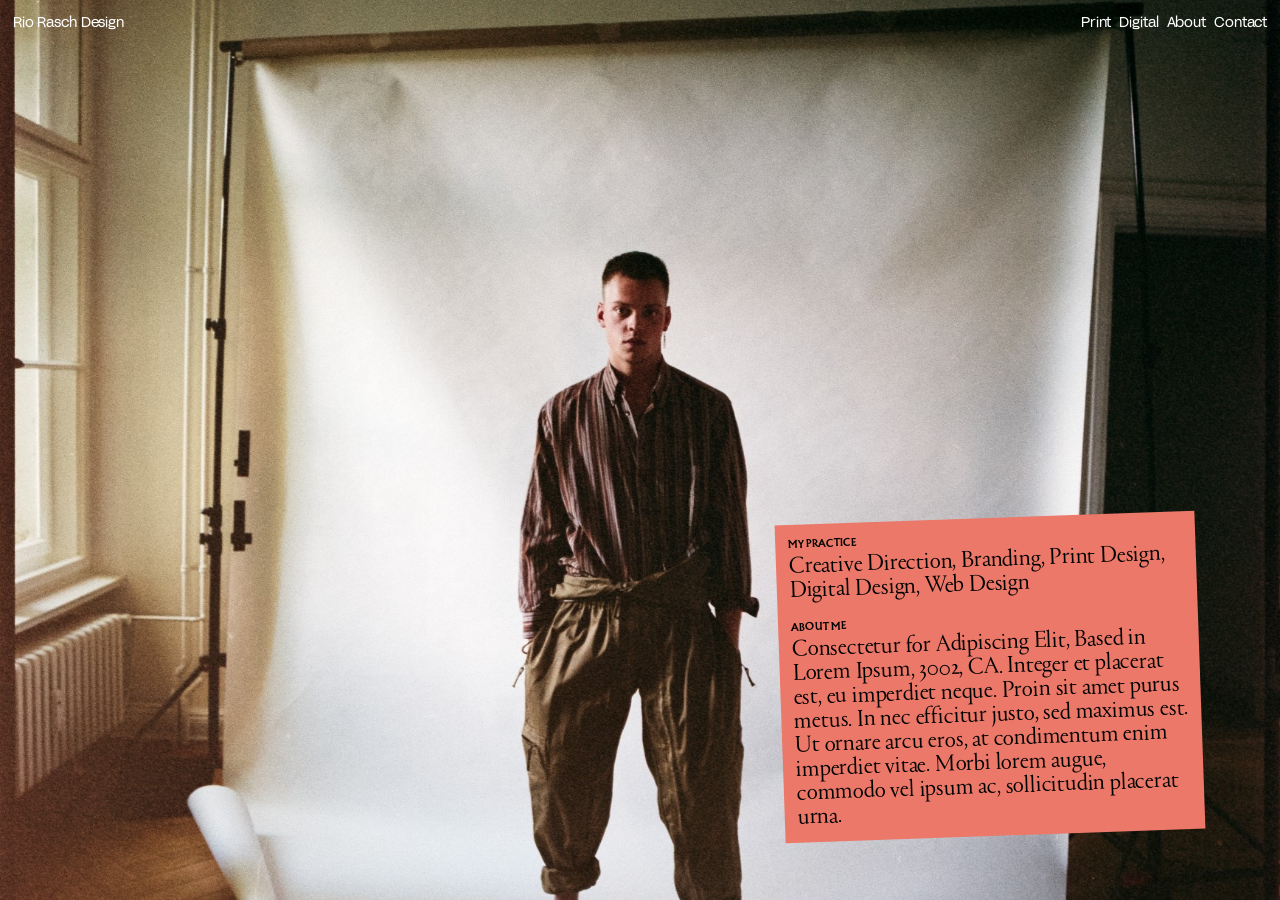
==== about/index.html @ 72154a39 "linking big fixes" ====
<!DOCTYPE html>
<html>
  <head>
    <meta charset="utf-8">
    <meta http-equiv="X-UA-Compatible" content="IE=edge">
    <title>About — Rio Rasch Design</title>
    <meta name="description" content="">
    <meta name="viewport" content="width=device-width, initial-scale=1">
    <link rel="stylesheet" href="/style.css">
    <!-- Google tag (gtag.js) -->
<script async src="https://www.googletagmanager.com/gtag/js?id=G-D0XE0V61XR"></script>
<script>
  window.dataLayer = window.dataLayer || [];
  function gtag(){dataLayer.push(arguments);}
  gtag('js', new Date());

  gtag('config', 'G-D0XE0V61XR');
</script>
  </head>
  <body>

    <!-- NAV BAR -->
    <nav class="mainMenu">
      <div class="logo">
        <h4><a href="index.html">Rio Rasch Design</a></h4>
      </div>
      <div class="navLinks">
        <div class="subNavLinks">
          <h4><a href="print.html">Print</a></h4>
          <h4><a href="digital.html">Digital</a></h4>
          <h4><a href="/about/index.html">About</a></h4>
          <h4><a href="/contact/index.html">Contact</a></h4>
        </div>
      </div>
      <a class="menuToggle" onclick="toggleMenu()">Menu</a>
    </nav>

    <!-- MOBILE MENU -->
    <div id="mobileMenu" class="mobile-menu">
      <a class="menuClose" onclick="toggleMenu()">Close</a>
      <div class="mobile-menu-links">
        <div class="mobile-menu-row">
          <h2><a href="print.html">Print</a></h2>
          <h2><a href="digital.html">Digital</a></h2>
          <h2><a href="/about/">About</a></h2>
        </div>
        <div class="mobile-menu-row">
          <h2><a href="https://instagram.com/riorasch" target="_blank">Instagram</a></h2>
          <h2><a href="/contact/">Contact</a></h2>
        </div>
      </div>
    </div>

   <!-- ABOUT -->
    <div class="about-fullscreen">
      <div class="about-card">
        <p class="caption">MY PRACTICE</p>
        <h2>Creative Direction, Branding, Print Design, Digital Design, Web Design</h2>
        <br>
        <p class="caption">ABOUT ME</p>
        <h2>Consectetur for Adipiscing Elit, Based in Lorem Ipsum, 3002, CA. Integer et placerat est, eu imperdiet neque. Proin sit amet purus metus. In nec efficitur justo, sed maximus est. Ut ornare arcu eros, at condimentum enim imperdiet vitae. Morbi lorem augue, commodo vel ipsum ac, sollicitudin placerat urna.</h2>
      </div>
    </div>

    <script>
      function toggleMenu() {
        document.getElementById('mobileMenu').classList.toggle('active');
      }

      // Draggable card
    const card = document.querySelector('.about-card');
let isDragging = false;
let startX, startY, initX, initY;

card.addEventListener('mousedown', (e) => {
  const rect = card.getBoundingClientRect();
  initX = rect.left;
  initY = rect.top;
  startX = e.clientX;
  startY = e.clientY;
  card.style.width = rect.width + 'px';
  card.style.position = 'fixed';
  card.style.right = 'auto';
  card.style.bottom = 'auto';
  card.style.left = initX + 'px';
  card.style.top = initY + 'px';
  card.style.margin = '0';
  card.style.cursor = 'grabbing';
  isDragging = true;
  e.preventDefault();
});

document.addEventListener('mousemove', (e) => {
  if (!isDragging) return;
  card.style.left = (initX + e.clientX - startX) + 'px';
  card.style.top = (initY + e.clientY - startY) + 'px';
});

document.addEventListener('mouseup', () => {
  isDragging = false;
  card.style.cursor = 'grab';
});

card.addEventListener('touchstart', (e) => {
  const t = e.touches[0];
  const rect = card.getBoundingClientRect();
  initX = rect.left;
  initY = rect.top;
  startX = t.clientX;
  startY = t.clientY;
  card.style.width = rect.width + 'px';
  card.style.position = 'fixed';
  card.style.right = 'auto';
  card.style.bottom = 'auto';
  card.style.left = initX + 'px';
  card.style.top = initY + 'px';
  card.style.margin = '0';
}, { passive: true });

card.addEventListener('touchmove', (e) => {
  const t = e.touches[0];
  card.style.left = (initX + t.clientX - startX) + 'px';
  card.style.top = (initY + t.clientY - startY) + 'px';
  e.preventDefault();
}, { passive: false });
    </script>
  </body>
</html>
---- style.css ----
/* RESET */
* {
  margin: 0;
  padding: 0;
  box-sizing: border-box;
  font-synthesis: none;
}

a {
  text-decoration: none;
  color: inherit;
}

/* FONTS */
@font-face {
  font-family: 'acidBold';
  src: url('fonts/AcidGrotesk-Bold.otf') format('opentype');
  font-weight: normal;
  font-style: normal;
}

@font-face {
  font-family: 'acidMedium';
  src: url('fonts/AcidGrotesk-Medium.otf') format('opentype');
  font-weight: normal;
  font-style: normal;
}

@font-face {
  font-family: 'acidRegular';
  src: url('fonts/AcidGrotesk-Normal.otf') format('opentype');
  font-weight: normal;
  font-style: normal;
}

@font-face {
  font-family: 'albertusNova';
  src: url('fonts/AlbertusNova-Bold.ttf') format('truetype');
  font-weight: normal;
  font-style: normal;
}

@font-face {
  font-family: 'portrait';
  src: url('fonts/Portrait-Light.otf') format('opentype');
  font-weight: normal;
  font-style: normal;
}


/* TYPOGRAPHY */
h2 {
  font-family: portrait;
  letter-spacing: -0.008em;
  font-size: 1.5rem;
  line-height: 1;
}

h3 {
  font-family: portrait;
  letter-spacing: -0.008em;
  font-size: 1.3rem;
  line-height: 1;
}

h4 {
  font-family: acidMedium;
  letter-spacing: -0.008em;
  font-size: .9rem;
}

p {
  font-family: acidBold;
  font-size: .7rem;
}

.caption {
  font-family: 'albertusNova';
  font-size: .6rem;
  padding-bottom: .2rem;
}


/* NAV BAR */
.mainMenu {
  padding: 0.8rem;
  display: flex;
  position: fixed;
  top: 0;
  left: 0;
  width: 100%;
  z-index: 100;
  flex-direction: row;
  justify-content: space-between;
  align-items: center;
}

.mainMenu,
.mainMenu h4,
.mainMenu a {
  color: white;
  transition: color 0.3s;
}

.mainMenu.scrolled,
.mainMenu.scrolled h4,
.mainMenu.scrolled a {
  color: black;
}

.mainMenu.scrolled {
  color: black;
}

.subNavLinks {
  display: flex;
  flex-direction: row;
  gap: .5rem;
  align-items: center;
}

.subNavLinks a {
  text-decoration: none;
  color: inherit;
}

.subNavLinks a:hover {
  color: gray;
}


/* MOBILE MENU */
.menuToggle {
  display: none;
  background: none;
  border: none;
  font-size: 1.2rem;
  cursor: pointer;
  opacity: 1;
  transition: opacity 0.2s;
  z-index: 10000;
}

.mobile-menu.active { 
  display: flex; 
  flex-direction: column;
}

.mobile-menu {
  display: none;
  position: fixed;
  top: 2.5rem; 
  left: 0.8rem; 
  width: calc(100% - 1.6rem); 
background-color: #FBF9F4;
  transform: none; 
  padding: 1rem;
  z-index: 10000;
}

.mobile-menu-links {
  display: flex;
  flex-direction: column;
  gap: 1.5rem;
}

.mobile-menu h2 {
  font-size: 2.2rem;
  line-height: 1.1;
}

.menuClose {
  position: absolute;
  top: 1rem;
  right: 1rem;
  cursor: pointer;
  font-family: acidMedium;
  font-size: 0.7rem;
}

.menuClose,
.menuToggle {
  font-family: acidMedium;
  font-size: .9rem;
  letter-spacing: -0.008em;
  color: rgb(0, 0, 0);
}


/* HERO */
.ripple-image {
  margin: 0;
  width: 100vw;
  height: 100vh;
  background-image: url('images/heroImage.jpg');
  background-size: cover;
  background-position: center;
  overflow: hidden;
}

/* HERO CARD */
.hero-card {
  position: absolute;
  top: 92%;
  right: 2rem;
  transform: translateY(-50%) rotate(-1.5deg);
  background-color: #5f2638;
  padding: .8rem;
  width: 280px;
  z-index: 50;
  color: rgb(239, 235, 235);
}

/* DESCRIPTION */
.description {
  padding-top: 10rem;
  padding-left: 15rem;
  padding-right: 15rem;
  padding-bottom: 7rem;
  text-align: center;
}


/* PROJECTS */
.projects {
  display: flex;
  flex-direction: column;
  align-items: center;
  padding-left: 10rem;
  padding-right: 10rem;
}

.projectCard {
  width: 65vw;
  padding: 3rem;
}

.projectImage {
  width: 100%;
  height: 65vh;
  background-size: cover;
  background-position: center;
  background-repeat: no-repeat;
}

.image1 { background-image: url('images/projectA.png'); }
.image2 { background-image: url('images/project2.jpg'); }
.image3 { background-image: url('images/project3.jpg'); }

.projectLabel {
  font-family: acidMedium;
  letter-spacing: -0.008em;
  font-size: 1rem;
  margin-bottom: 1rem;
  text-align: center;
}

.projectCaption {
  font-family: albertusNova;
  font-size: .6rem;
  margin-top: 1rem;
  text-align: center;
}

.thin-line {
  height: 1.3px;
  background-color: rgba(0, 0, 0, 0.836);
  margin: .8rem;
}

/* Project Overlay */
.project-overlay {
  height: 100%;
  width: 0;
  position: fixed;
  z-index: 100;
  top: 0;
  right: 0;
  background-color: #fbf9f4;
  overflow-x: hidden;
  overflow-y: auto;
  transition: 0.6s ease;
}

.project-overlay-content {
  width: 50vw;
  padding: .8rem;
  box-sizing: border-box;
}

.project-closebtn,
.lb-close {
  position: fixed;
  top: 0.8rem;
  right: 0.8rem;
  font-family: acidMedium;
  font-size: 1.6rem;
  color: black;
  opacity: .5;
  transition: opacity 0.2s;
  text-decoration: none;
  z-index: 999;
  cursor: pointer;
  display: none;
}

.project-closebtn:hover { opacity: 1; }

.project-label {
  font-family: acidMedium;
  font-size: 1rem;
  padding-bottom: 1rem;
  letter-spacing: -0.008em;
}

.project-hero-image {
  width: 100%;
  height: 55vh;
  background-color: #e0e0e0;
  margin-bottom: 1rem;
}

.project-images-row {
  display: flex;
  gap: 0.8rem;
}

.project-image-small {
  flex: 1;
  height: 40vh;
  background-color: #e0e0e0;
}

.project-thumb {
  width: 30vw;
  height: 400px;
  background-color: #e0e0e0;
  cursor: pointer;
}

.thin-lineB {
  height: 1.3px;
  background-color: rgba(0, 0, 0, 0.836);
  margin-top: .8rem;
  margin-bottom: .8rem;
}


/* Lightbox */
#lightbox {
  display: none;
  position: fixed;
  inset: 0;
  z-index: 300;
  background: rgba(251, 249, 244, 0.93);
  backdrop-filter: blur(8px);
  align-items: center;
  justify-content: center;
}

#lightbox.active { display: flex; }

#lightbox img {
  max-width: 70vw;
  max-height: 85vh;
  object-fit: contain;
}

.lb-prev,
.lb-next {
  position: fixed;
  font-size: 1.6rem;
  font-family: acidMedium;
  cursor: pointer;
  opacity: 0.4;
  transition: opacity 0.2s;
  user-select: none;
}

.lb-prev { left: 1.5rem; }
.lb-next { right: 1.5rem; }

.lb-prev:hover,
.lb-next:hover { opacity: 1; }


/* FOOTER */
footer {
  padding: .8rem;
  padding-bottom: 0;
}

.logoBig {
  font-family: acidMedium;
  display: block;
  width: 100%;
  white-space: nowrap;
  font-size: 100px;
  letter-spacing: -0.008em;
  font-weight: 900;
  line-height: 1;
  margin: 0;
  padding: 0;
  overflow: hidden;
}

.footer-nav {
  display: flex;
  flex-direction: row;
  gap: 1rem;
  justify-content: center;
  padding-top: 0rem;
  margin-bottom: 0;
}

.footer-nav a {
  text-decoration: none;
  font-size: 1rem;
  color: inherit;
}

.footer-nav a:hover { color: gray; }


/* ABOUT PAGE */
.mainMenu h4,
  .mainMenu a {
    color: white;
  }

.about-fullscreen {
  width: 100vw;
  height: 100vh;
  background-image: url('images/aboutImageB.jpeg');
  background-size: cover;
  background-position: center;
  position: relative;
  display: flex;
  align-items: center;
  justify-content: center;
}

.about-card {
  background-color: #eb7868;
  padding: .8rem;
  max-width: 420px;
  width: 90%;
  transform: rotate(-2deg);
  position: relative;
  cursor: grab;
  user-select: none;
  position: absolute;
  right: 5rem;
  bottom: 4rem;
  z-index: 10;
  display: block;
}


/* 404 PAGE */
.not-found {
  display: flex;
  flex-direction: column;
  align-items: center;
  justify-content: center;
  height: 100vh;
  gap: 1.5rem;
  text-align: center;
  padding: 2rem;
  position: relative;
  z-index: 1;
  pointer-events: none;
  background: transparent;
}

.not-found p:first-child {
  font-family: 'acidBold', sans-serif;
  color: #FBF9F4;
  font-size: 12rem;
  line-height: 1;
}

.not-found h2 {
  font-family: 'acidBold', sans-serif;
  color: #FBF9F4;
  font-size: 1.5rem;
  font-weight: normal;
}

.not-found a {
  font-family: 'albertusNova';
  font-size: .6rem;
  color: #FBF9F4;
  text-decoration: none;
  border-bottom: 1px solid currentColor;
}

.ripple-image404 {
  width: 100vw;
  height: 100vh;
  background-image: url('images/lostImage.jpg');
  background-size: cover;
  background-position: center;
  position: fixed;
  top: 0;
  left: 0;
  z-index: -1;
}

/* CONTACT PAGE */
.contact-fullscreen {
  width: 100vw;
  height: 100vh;
  background-image: url('images/contact.jpeg');
  background-size: cover;
  background-position: center;
  position: relative;
  display: flex;
  align-items: center;
  justify-content: center;
  position: relative; 
  overflow: hidden;
}

.contact-card-container {
  background-color: #FBF9F4;
  padding: 1.5rem;
  width: 40vw;
  position: absolute;
  top: 50%;
  left: 50%;
  transform: translate(-50%, -50%) rotate(-1.5deg);
  z-index: 10;
  display: flex;
  flex-direction: column;
}

.contact-form {
  display: flex;
  flex-direction: column;
}

.contact-form input::placeholder,
.contact-form textarea::placeholder {
  color: #323232; 
  opacity: 1;
}

.contact-form label {
  font-family: albertusNova;
  font-size: .6rem;
  display: block;
  padding: 0.8rem 0 0.3rem 0;
}

.contact-form input {
  width: 100%;
 height: auto;
  border: none;
  border-bottom: 1.3px solid rgba(0,0,0,0.836);
  background: none;
  font-family: portrait;
  font-size: 1.3rem;
  letter-spacing: -0.008em;
  padding: 0.3rem 0;
  outline: none;
  resize: none;
  display: block;
  margin-bottom: .5rem;
}


.contact-form textarea {
  width: 100%;
  min-height: 20vh;
  border: none;
  border-bottom: 1.3px solid rgba(0,0,0,0.836);
  background: none;
  font-family: portrait;
  font-size: 1.3rem;
  letter-spacing: -0.008em;
  padding: 0.3rem 0;
  outline: none;
  resize: none;
  display: block;
  margin-bottom: .5rem;
}

.contact-form button {
  margin-top: .5rem;
  align-self: flex-start;
  background: none;
  border: 1.3px solid rgba(0,0,0,0.836); 
  font-family: 'acidBold', sans-serif;
  font-size: 0.6rem;
  letter-spacing: 0.05em;
  text-transform: uppercase;
  padding: 0.5rem 2rem;
  cursor: pointer;
  transition: all 0.2s ease;
}

.contact-form button:hover {
  background-color: rgba(0,0,0,0.836);
  color: white; 
}


/* MOBILE — max-width: 768px */
@media (max-width: 768px) {

  /* Nav */
  .navLinks { display: none; }
  .menuToggle { display: block; }

  /* Typography */
  h2 { font-size: 1.7rem; }

  /* Hero */
  .ripple-image {
    margin-left: 0;
    margin-right: 0;
    width: 100vw;
  }

  /* Description */
  .description {
    padding: 4rem 1.5rem;
  }

  /* Projects */
  .projects {
    padding-left: 0;
    padding-right: 0;
  }

  .projectCard {
    width: 100%;
    padding: 1.5rem 0.8rem;
    overflow: hidden;
  }

  .projectImage {
    width: 100%;
    height: 50vh;
    margin: 0;
  }

  /* Overlay */
  .project-overlay {
    width: 0;
  }

  .project-overlay-content {
    width: 100vw;
  }

  .project-images-row {
    flex-direction: column;
  }

  .project-image-small {
    flex: none;
    width: 100%;
    height: 100vw;
  }

  /* Lightbox */
  .lb-prev,
  .lb-next {
    display: none;
  }

  #lightbox img {
    width: 100%;
    height: 100vh;
  }


  /* Footer */
  footer {
    padding: 0.8rem;
  }

  .footer-nav {
    flex-wrap: wrap;
    justify-content: flex-start;
    gap: 0.5rem;
    justify-content: space-between;
  }

/* About Page */
 .about-card {
    right: 1.5rem;
    bottom: 1.5rem;
    left: 1.5rem;
    width: auto;
    max-width: none;
  }

  /* Contact Page */
  .contact-section {
    padding: 0 0.8rem 2rem 0.8rem;
    display: flex;
    flex-direction: column;
    justify-content: flex-end; 
    height: 100vh; 
    box-sizing: border-box;
  }

  .contact-form {
    width: 100%;
    max-width: none;
    margin-top: 0; 
  }

  .contact-form textarea {
    height: 10rem; 
  }

  /* Contact Page */
  .contact-card-container {
    width: 90vw; 
    padding: 1rem; 
    transform: translate(-50%, -50%) rotate(-1deg); 
  }

  .contact-form input, 
  .contact-form textarea {
    font-size: 1.1rem; 
  }

  .contact-form button {
    width: 30vw;
    padding: 0.8rem 0;
    align-self: flex-start;
    color: #000000 !important;
    -webkit-appearance: none;
  }

}
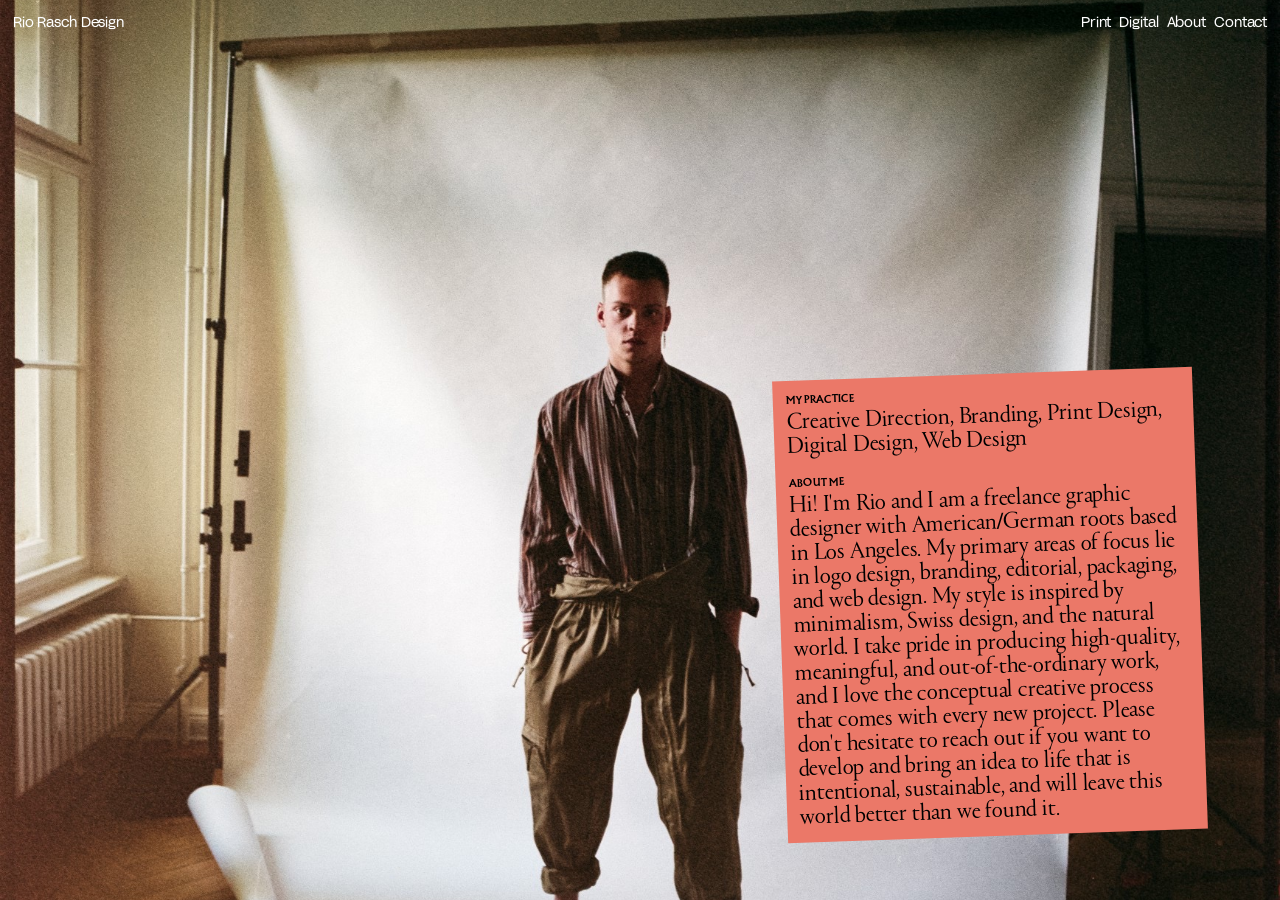
==== commit a11b53e5: "about page text" ====
--- a/about/index.html
+++ b/about/index.html
@@ -1,3 +1,4 @@
+<!-- CONTACT PAGE -->
 <!DOCTYPE html>
 <html>
   <head>
@@ -22,7 +23,7 @@
     <!-- NAV BAR -->
     <nav class="mainMenu">
       <div class="logo">
-        <h4><a href="index.html">Rio Rasch Design</a></h4>
+        <h4><a href="/index.html">Rio Rasch Design</a></h4>
       </div>
       <div class="navLinks">
         <div class="subNavLinks">
@@ -58,7 +59,8 @@
         <h2>Creative Direction, Branding, Print Design, Digital Design, Web Design</h2>
         <br>
         <p class="caption">ABOUT ME</p>
-        <h2>Consectetur for Adipiscing Elit, Based in Lorem Ipsum, 3002, CA. Integer et placerat est, eu imperdiet neque. Proin sit amet purus metus. In nec efficitur justo, sed maximus est. Ut ornare arcu eros, at condimentum enim imperdiet vitae. Morbi lorem augue, commodo vel ipsum ac, sollicitudin placerat urna.</h2>
+        <h2>Hi! I'm Rio and I am a freelance graphic designer with American/German roots based in Los Angeles. My primary areas of focus lie in logo design, branding, editorial, packaging, and web design. My style is inspired by minimalism, Swiss design, and the natural world.
+I take pride in producing high-quality, meaningful, and out-of-the-ordinary work, and I love the conceptual creative process that comes with every new project. Please don't hesitate to reach out if you want to develop and bring an idea to life that is intentional, sustainable, and will leave this world better than we found it.</h2>
       </div>
     </div>
 
--- a/style.css
+++ b/style.css
@@ -149,17 +149,18 @@
 .mobile-menu {
   display: none;
   position: fixed;
-  top: 2.5rem; 
-  left: 0.8rem; 
-  width: calc(100% - 1.6rem); 
-background-color: #FBF9F4;
-  transform: none; 
+  top: 0; 
+  left: 0; 
+  width: 100%;
+  height: 100vh;
+  background-color: #1d1d1d;
   padding: 1rem;
   z-index: 10000;
 }
 
 .mobile-menu-links {
   display: flex;
+  color: #e0e0e0;
   flex-direction: column;
   gap: 1.5rem;
 }
@@ -170,12 +171,14 @@
 }
 
 .menuClose {
-  position: absolute;
-  top: 1rem;
-  right: 1rem;
+  position: fixed;
+  top: 0.8rem;
+  right: 0.8rem;
   cursor: pointer;
   font-family: acidMedium;
-  font-size: 0.7rem;
+  font-size: 0.9rem;
+  letter-spacing: -0.008em;
+  color: #e0e0e0;
 }
 
 .menuClose,
@@ -183,7 +186,6 @@
   font-family: acidMedium;
   font-size: .9rem;
   letter-spacing: -0.008em;
-  color: rgb(0, 0, 0);
 }
 
 
@@ -232,7 +234,6 @@
 
 .projectCard {
   width: 65vw;
-  padding: 3rem;
 }
 
 .projectImage {
@@ -636,7 +637,7 @@
 
   .projectCard {
     width: 100%;
-    padding: 1.5rem 0.8rem;
+    padding: 0.8rem;
     overflow: hidden;
   }
 
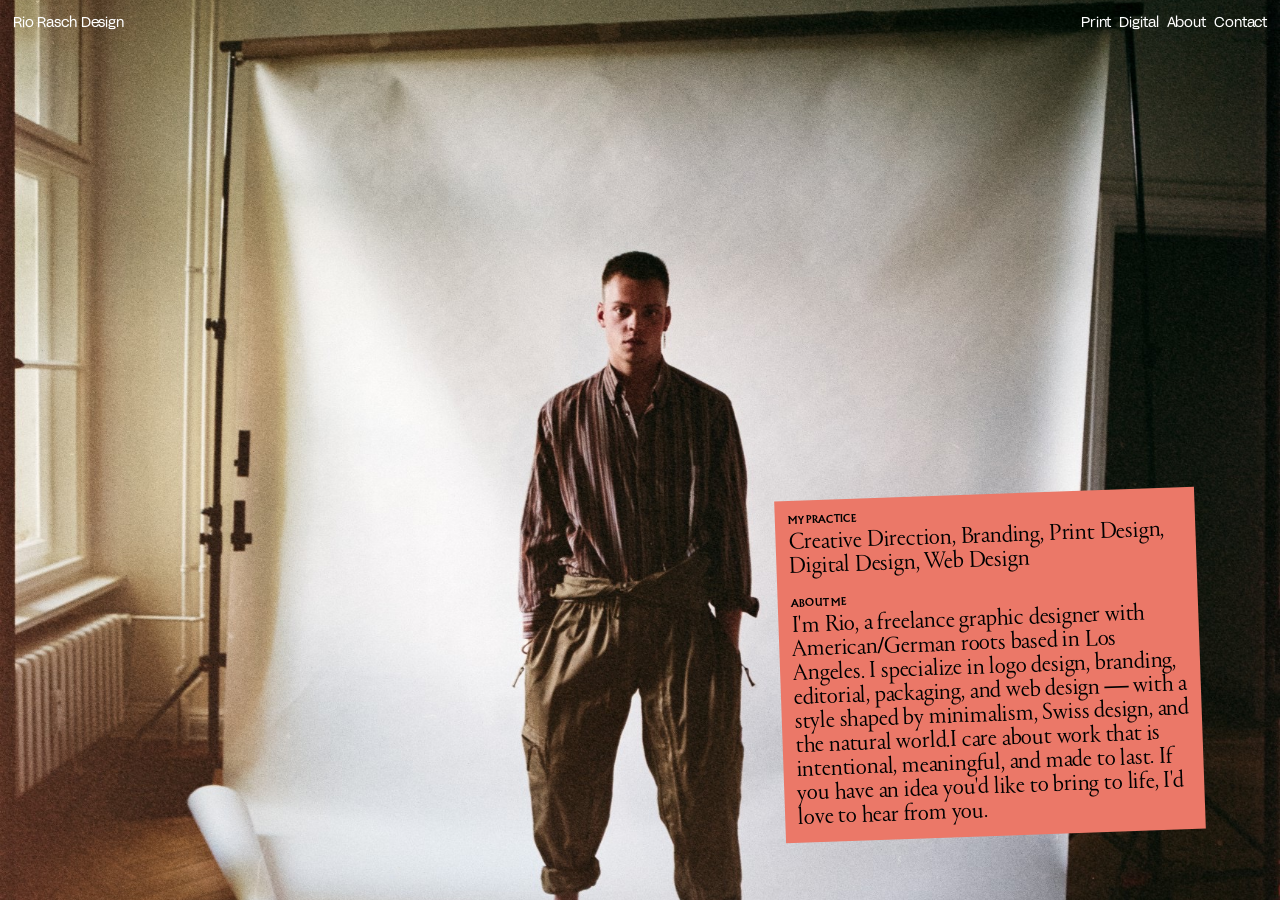
==== commit ef73513b: "about page text" ====
--- a/about/index.html
+++ b/about/index.html
@@ -59,8 +59,7 @@
         <h2>Creative Direction, Branding, Print Design, Digital Design, Web Design</h2>
         <br>
         <p class="caption">ABOUT ME</p>
-        <h2>Hi! I'm Rio and I am a freelance graphic designer with American/German roots based in Los Angeles. My primary areas of focus lie in logo design, branding, editorial, packaging, and web design. My style is inspired by minimalism, Swiss design, and the natural world.
-I take pride in producing high-quality, meaningful, and out-of-the-ordinary work, and I love the conceptual creative process that comes with every new project. Please don't hesitate to reach out if you want to develop and bring an idea to life that is intentional, sustainable, and will leave this world better than we found it.</h2>
+        <h2>I'm Rio, a freelance graphic designer with American/German roots based in Los Angeles. I specialize in logo design, branding, editorial, packaging, and web design — with a style shaped by minimalism, Swiss design, and the natural world.I care about work that is intentional, meaningful, and made to last. If you have an idea you'd like to bring to life, I'd love to hear from you.</h2>
       </div>
     </div>
 
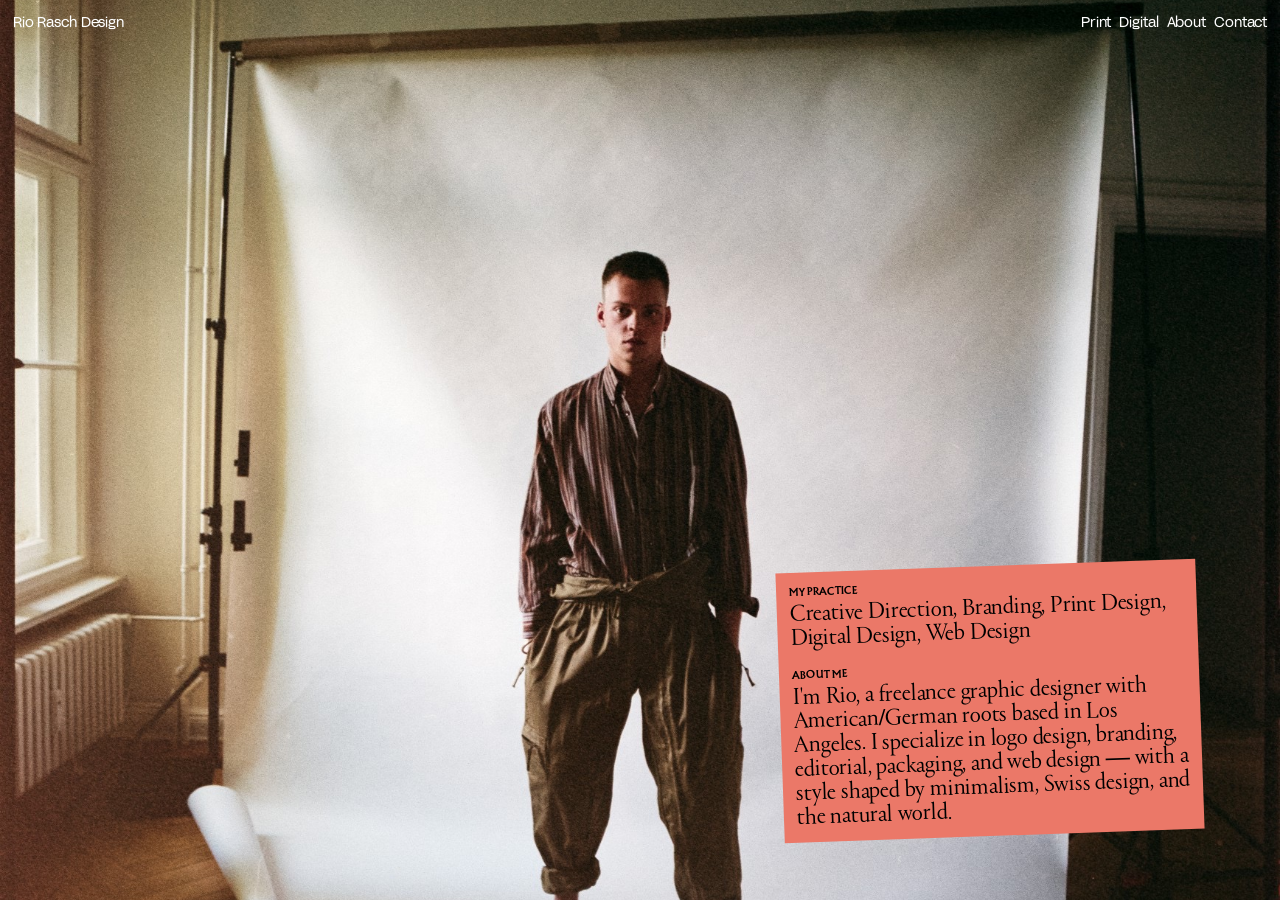
==== commit b6e36906: "about text" ====
--- a/about/index.html
+++ b/about/index.html
@@ -59,7 +59,7 @@
         <h2>Creative Direction, Branding, Print Design, Digital Design, Web Design</h2>
         <br>
         <p class="caption">ABOUT ME</p>
-        <h2>I'm Rio, a freelance graphic designer with American/German roots based in Los Angeles. I specialize in logo design, branding, editorial, packaging, and web design — with a style shaped by minimalism, Swiss design, and the natural world.I care about work that is intentional, meaningful, and made to last. If you have an idea you'd like to bring to life, I'd love to hear from you.</h2>
+        <h2>I'm Rio, a freelance graphic designer with American/German roots based in Los Angeles. I specialize in logo design, branding, editorial, packaging, and web design — with a style shaped by minimalism, Swiss design, and the natural world.</h2>
       </div>
     </div>
 
